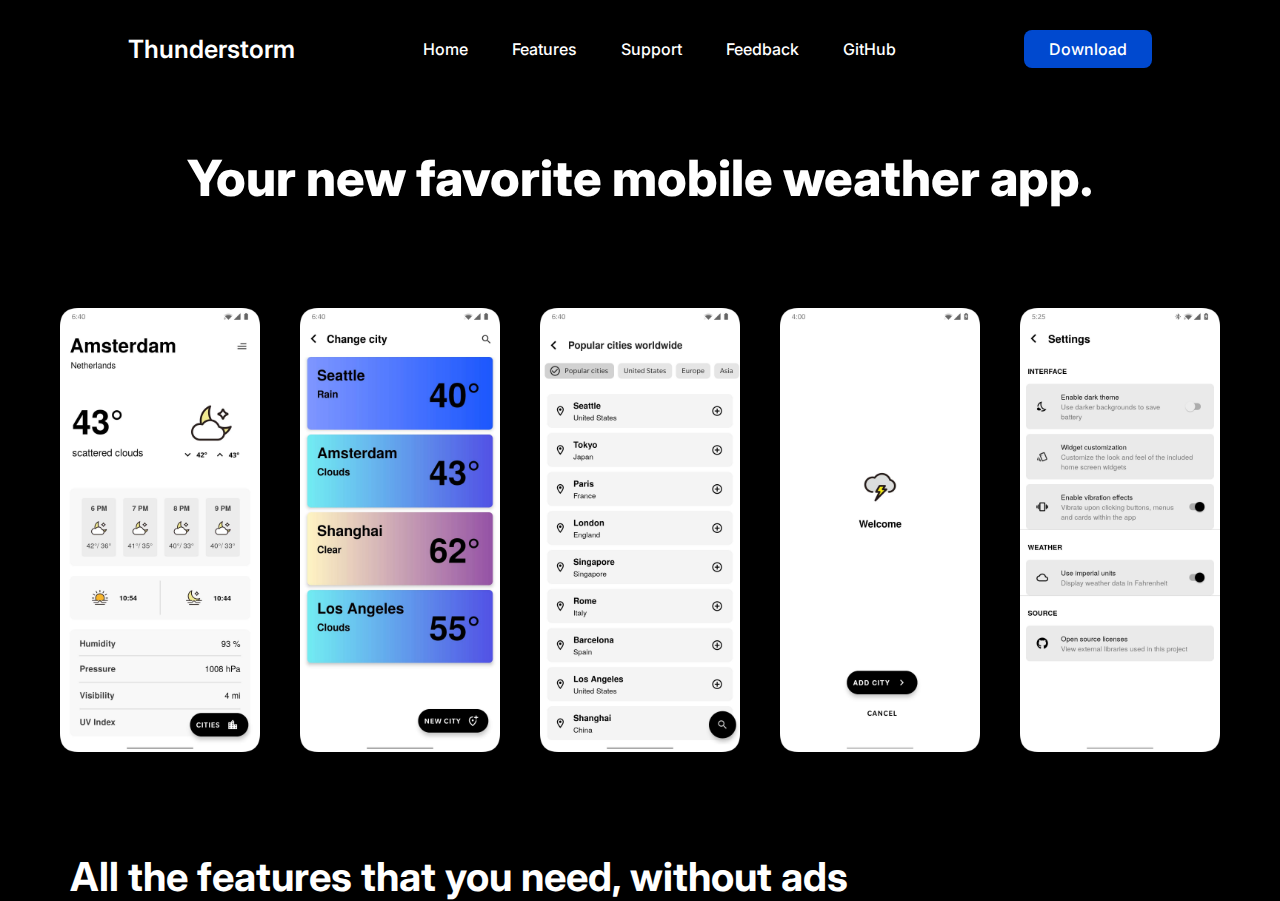
==== layout/thunderstorm.html @ d71730dd "[Refactor] Move thunderstorm to secondary page" ====
<!DOCTYPE html>

  <head>

    <title>Thunderstorm</title>

    <meta charset="utf-8">
    <meta http-equiv="X-UA-Compatible" content="IE=Edge">
    <meta name="description" content="">
    <meta name="viewport" content="width=device-width, initial-scale=1">
    <link rel="stylesheet" href="../stylesheet/thunderstorm.css">

  </head>

  <body>

    <header>

      <p>

        <a class="app_title">Thunderstorm</a>

      </p>

      <nav>

        <ul class="feature__links">
          <li><a href="#">Home</a></li>
          <li><a href="#">Features</a></li>
          <li><a href="#">Support</a></li>
          <li><a href="https://github.com/galaxygoldfish/thunderstorm/issues/new">Feedback</a></li>
          <li><a href="https://github.com/galaxygoldfish/thunderstorm">GitHub</a></li>
        </ul>

      </nav>

      <a class="cta" href="https://github.com/galaxygoldfish/thunderstorm/releases/download/v1.1/app-release.apk"><button>Download</button></a>

    </header>

    <p class="bold_app_header">
      
      <a class="header_text">Your new favorite mobile weather app.</a>
    
    </p>

    <div class="image_preview_container" style="float:center;">

        <img class="city_homescreen_image_preview" src="../media/amsterdam-homescreen-light.png" width="200px">

        <img class="city_list_image_preview" src="../media/city-list-gradient-light.png" width="200px">

        <img class="city_search_image_light" src="../media/city_search_popular_light.png" width="200px">

        <img class="welcome_image_preview" src="../media/thunderstorm-welcome-screen.png" width="200px">

        <img class="settings_image_preview" src="../media/settings-main-light.png" width="200px">

    </div>
    
    <p class="paragraph_one_parent">

      <a class="features_header">All the features that you need, without ads</a>

    </p>

  </body>

</html>
---- stylesheet/thunderstorm.css ----
@import url('https://fonts.googleapis.com/css2?family=Inter:wght@500;600;800&display=swap');

* {
    box-sizing: border-box;
    margin: 0;
    padding: 0;
    background-color: rgb(0, 0, 0);
}

a {
    transition: all 0.5s ease 0s;
}

img {
    transition: all 1s ease 0s;
}

.app_title {
    font-family: "Inter", sans-serif;
    font-weight: 600;
    font-size: 25px;
    font-style: normal;
    text-decoration: none;
    color: white;
}

li, a, button {
    font-family: "Inter", sans-serif;
    font-weight: 500;
    font-size: 16px;
    font-style: normal;
    text-decoration: none;
    color: rgb(255, 255, 255);
}

header {
    display: flex;
    justify-content: space-between;
    align-items: center;
    padding: 30px 10%;
}

.logo {
    cursor: pointer;
}

.feature__links {
    list-style: none;
}

.feature__links li {
    display: inline-block;
    padding: 0px 20px;
}

.feature__links li a {
    transition: all 0.5s ease 0s;
}

.feature__links li a:hover {
    color:rgba(0, 73, 207, 0.8);
}

button {
    padding: 9px 25px;
    background-color: rgba(0, 73, 207, 1);
    border: none;
    border-radius: 8px;
    cursor: pointer;
    transition: all 0.5s ease 0s;
    color: white;
}

button:hover {
    background-color: rgba(0, 73, 207, 0.9);
}

.bold_app_header {
    text-align: center;
    margin-top: 50px;
}

.header_text {
    font-family: "Inter", sans-serif;
    font-style: normal;
    text-decoration: none;
    color: white;
    font-weight: 800;
    font-size: 50px;
}

.image_preview_container {
    display: flex;
    justify-content: center;
    margin-top: 100px;
}

img {
    background-color: transparent;
    margin-left: 20px;
    margin-right: 20px;
}

.paragraph_one_parent {
    margin-top: 100px;
}

.features_header {
    font-family: "Inter", Arial, Helvetica, sans-serif;
    font-weight: 700;
    margin-left: 70px;
    font-size: 40px
}
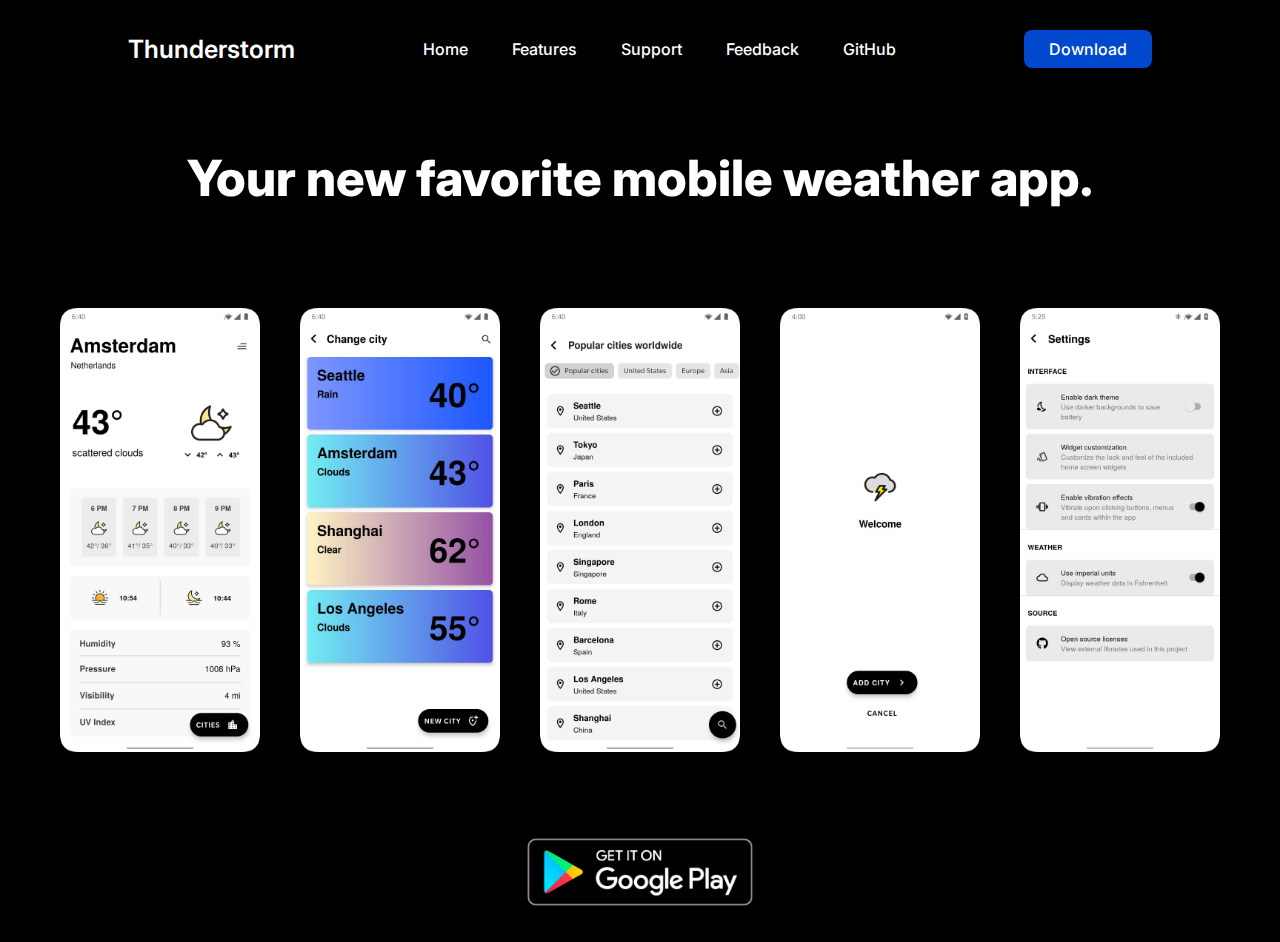
==== commit eb285e37: "[Feature] Add google play badge to layout" ====
--- a/layout/thunderstorm.html
+++ b/layout/thunderstorm.html
@@ -60,7 +60,7 @@
     
     <p class="paragraph_one_parent">
 
-      <a class="features_header">All the features that you need, without ads</a>
+      <img class="google_play_badge" src="../media/google-play-badge.png" height="100px">
 
     </p>
 
--- a/stylesheet/thunderstorm.css
+++ b/stylesheet/thunderstorm.css
@@ -102,7 +102,10 @@
 }
 
 .paragraph_one_parent {
-    margin-top: 100px;
+    margin-top: 70px;
+    margin-bottom: 20px;
+    display: flex;
+    justify-content: center;
 }
 
 .features_header {
@@ -110,4 +113,8 @@
     font-weight: 700;
     margin-left: 70px;
     font-size: 40px
+}
+
+.google_play_badge {
+    
 }